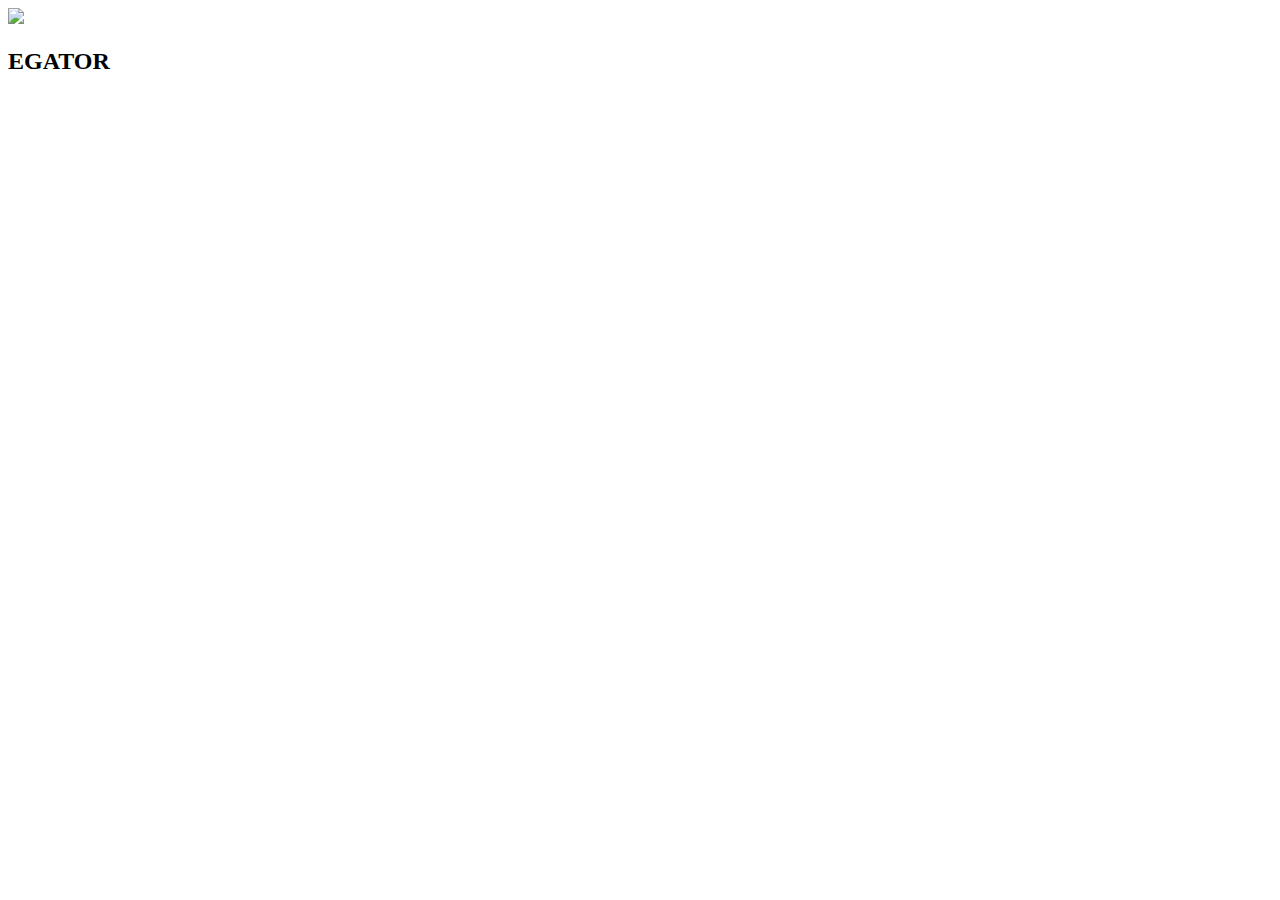
==== UX - Estudos/Dashboard Vendas - Estudos/index.html @ 73685ef7 "Att 220203" ====
<!DOCTYPE html>
<html lang="pt-br">
<head>
    <meta charset="UTF-8">
    <meta http-equiv="X-UA-Compatible" content="IE=edge">
    <meta name="viewport" content="width=device-width, initial-scale=1.0">
    <title>Dashboard de Vendas</title>
    <!--Material CDN-->
    <link rel="stylesheet" href="https://fonts.googleapis.com/icon?family=Material+Icons">
    <!--Styles CSS-->
    <link rel="stylessheet" href="./css/styles.css">
</head>
<body>
    <div class="container">
        <aside>
            <div class="top">
                <div class="logo">
                    <img src="./images/logo.png">
                    <h2>EGA<span class="danger">TOR</span></h2>
                </div>
            </div>
        </aside>
    </div>
</body>
</html>
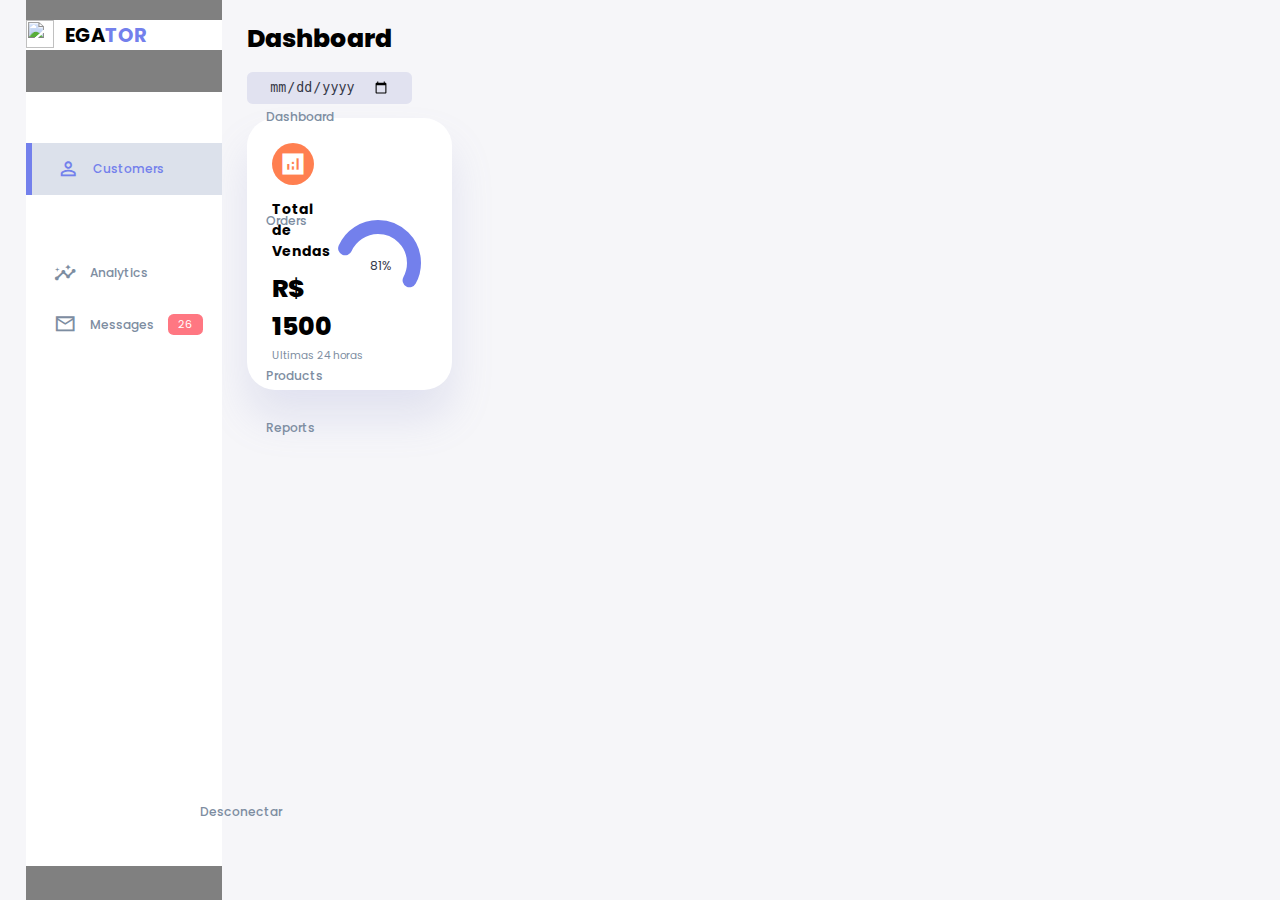
==== commit f90ab6ea: "Att 220208" ====
--- a/UX - Estudos/Dashboard Vendas - Estudos/index.html
+++ b/UX - Estudos/Dashboard Vendas - Estudos/index.html
@@ -6,9 +6,9 @@
     <meta name="viewport" content="width=device-width, initial-scale=1.0">
     <title>Dashboard de Vendas</title>
     <!--Material CDN-->
-    <link rel="stylesheet" href="https://fonts.googleapis.com/icon?family=Material+Icons">
+    <link rel="stylesheet" href="https://fonts.googleapis.com/icon?family=Material+Icons+Sharp">
     <!--Styles CSS-->
-    <link rel="stylessheet" href="./css/styles.css">
+    <link rel="stylesheet" href="./css/styles.css">
 </head>
 <body>
     <div class="container">
@@ -18,8 +18,76 @@
                     <img src="./images/logo.png">
                     <h2>EGA<span class="danger">TOR</span></h2>
                 </div>
+                <div class="close" id="close-btn">
+                     <span class="material-icons-sharp">close</span>
+                </div>
+            </div>
+            <div class="sidebar">
+                <a href="#">
+                    <span class="material-icons-sharp">grid_view</span>
+                    <h3>Dashboard</h3>
+                </a>
+                <a href="#" class="active">
+                    <span class="material-icons-sharp">person_outline</span>
+                    <h3>Customers</h3>
+                </a>
+                <a href="#">
+                    <span class="material-icons-sharp">grid_view</span>
+                    <h3>Orders</h3>
+                </a>
+                <a href="#">
+                    <span class="material-icons-sharp">insights</span>
+                    <h3>Analytics</h3>
+                </a>
+                <a href="#">
+                    <span class="material-icons-sharp">mail_outline</span>
+                    <h3>Messages</h3>
+                    <span class="massage-count">26</span>
+                </a>
+                <a href="#">
+                    <span class="material-icons-sharp">inventory</span>
+                    <h3>Products</h3>
+                </a>
+                <a href="#">
+                    <span class="material-icons-sharp">grid_view</span>
+                    <h3>Reports</h3>
+                </a>
+                <a href="#">
+                    <span class="material-icons-sharp">logout</span>
+                    <h3>Desconectar</h3>
+                </a>
             </div>
         </aside>
+        <!-- FIM DA BARRA LATERAL-->
+        <main>
+            <h1>Dashboard</h1>
+
+            <div class="date">
+                <input type="date">
+            </div>
+
+            <div class="insights">
+                <div class="sales">
+                    <span class="material-icons-sharp">analytics</span>
+                    <div class="middle">     
+                        <div class="left">
+                            <h3> Total de Vendas</h3>
+                            <h1> R$ 1500</h1>
+                        </div>  
+                        <div class="progress">
+                            <svg>
+                                <circle cx="38" cy="38" r="36"></circle>
+                            </svg>
+                            <div class="number">
+                                <p>81%</p>
+                            </div>
+                        </div>              
+                    </div>
+                    <small class="text-muted">Ultimas 24 horas</small>
+                </div>
+            </div>
+
+        </main>
     </div>
 </body>
 </html>--- a/UX - Estudos/Dashboard Vendas - Estudos/css/styles.css
+++ b/UX - Estudos/Dashboard Vendas - Estudos/css/styles.css
@@ -0,0 +1,315 @@
+@import url("https://fonts.googleapis.com/css2?family=Poppins:wght@300;400;500;600;700;800&display=swap");
+
+/* Variaveis Locais e Globais */
+
+:root{
+    --color-primary: #7380ec;
+    --color-danger: #ff7782;
+    --color-success: #41f1b6;
+    --color-warning: #ffbb55;
+    --color-white: #fff;
+    --color-info-dark: #7d8da1;
+    --color-info-light: #dce1eb;
+    --color-dark: #363949;
+    --color-light: rgba(132,139,200, 0.18);
+    --color-background: #f6f6f9;
+
+    --card-border-radius: 2rem;
+    --border-radius-1: 0.4rem;
+    --border-radius-2: 0.8rem;
+    --border-radius-3: 1.2rem;
+
+    --card-padding: 1.8rem;
+    --padding-1: 1.2rem;
+    --box-shadow: 0 2rem 3rem var(--color-light);
+}
+
+* {
+    margin: 0;
+    padding: 0;
+    outline: 0;
+    appearance: none;
+    border: 0;
+    text-decoration: none;
+    list-style: none;
+    box-sizing: border-box;
+}
+
+html {
+    font-size: 14px;
+}
+body {
+    width: 100vw;
+    height: 100vh;
+    font-family: poppins, sans-serif;
+    font-size: 0.88rem;
+    background: var(--color-background);
+    user-select: none;
+    overflow-x: hidden;
+}
+
+.container{
+    display: grid;
+    width: 96%;
+    margin: 0 auto;
+    gap: 1.8rem;
+    grid-template-columns: 14rem auto 23rem;
+}
+
+a {
+   color: var(--color-dark);
+}
+
+img { 
+    display: block;
+    width: 100%;
+}
+
+h1{
+    font-weight: 800;
+    font-size: 1.8rem;
+}
+
+h2{
+    font-size: 1.4rem;
+}
+
+h3{
+    font-size: 0.87rem;
+}
+
+h4{
+    font-size: 0.8rem;
+}
+
+h5{
+    font-size: 0.77rem;
+}
+
+small{
+    font-size: 0.75rem;
+}
+
+.profile-photo{
+    width: 2.8rem;
+    height: 2.8rem;
+    border-radius: 50%;
+    overflow: hidden;
+}
+
+.text-muted{
+    color: var(--color-info-dark);
+}
+
+p{
+    color: var(--color-dark);
+}
+
+b{
+    color: var(--color-dark);
+}
+
+.primary{
+    color: var(--color-primary);
+}
+
+.danger{
+    color: var(--color-primary);
+}
+
+.success{
+    color: var(--color-primary);
+}
+
+.warning{
+    color: var(--color-warning);
+}
+
+aside{
+  height: 100vh;
+  background: gray;
+}
+
+aside .top{
+    background: white;
+    display: flex;
+    align-items: center;
+    justify-content: space-between;
+    margin-top: 1.4rem;
+}
+
+aside .logo {
+    display: flex;
+    gap: 0.8rem;
+}
+
+aside .logo img{
+    width: 2rem;
+    height: 2rem;
+}
+
+aside .close{
+    display: none;
+}
+
+/* SIDEBAR - Barra lateral */
+aside .sidebar{
+    background: white;
+    display: flex;
+    flex-direction: column;
+    height: 86vh;
+    position: relative;
+    top: 3rem;
+}
+
+aside h3{
+    font-weight: 500;
+}
+
+aside .sidebar a{
+    display: flex;
+    color: var(--color-info-dark);
+    margin-left: 2rem;
+    gap: 1rem;
+    align-items: center;
+    position: relative;
+    height: 3.7rem;
+    transition: all 300ms ease;
+}
+
+aside .sidebar a span{
+    font-size: 1.6rem;
+}
+
+aside .sidebar a:last-child{
+    position: absolute;
+    bottom: 2rem;
+    width: 100%;
+}
+
+aside .sidebar a.active{
+    background: var(--color-info-light);
+    color: var(--color-primary);
+    margin-left: 0;
+}
+
+aside .sidebar a.active:before{
+    content: "";
+    width: 6px;
+    height: 100%;
+    background: var(--color-primary);
+}
+
+aside .sidebar a.active span{
+    color: var(--color-primary);
+    margin-left: calc(1rem - 3px);
+}
+
+aside .sidebar a:hover{
+    color: var(--color-primary);
+}
+
+aside .sidebar a:hover span{
+    margin-left: 1rem;
+    transition: all 300ms ease;
+}
+
+aside .sidebar .massage-count{
+    background: var(--color-danger);
+    color: var(--color-white);
+    padding: 2px 10px;
+    font-size: 11px;
+    border-radius: var(--border-radius-1);
+}
+
+/* ======================= MAIN ======================*/
+main {
+    margin-top: 1.4rem;
+}
+
+main .date{
+    display: inline-block;
+    background: var(--color-light);
+    border-radius: var(--border-radius-1);
+    margin-top: 1rem;
+    padding: 0.5rem 1.6rem;
+}
+
+main .date input[type="date"]{
+    background: transparent;
+    color: var(--color-dark);
+}
+
+main .insights{
+    display: grid;
+    grid-template-columns: repeat(3, 1fr);
+    gap: 1.6rem;
+}
+
+main .insights > div {
+    background: var(--color-white);
+    padding: var(--card-padding);
+    border-radius: var(--card-border-radius);
+    margin-top: 1rem;
+    box-shadow: var(--box-shadow);
+    transition: all 300ms ease;
+}
+main .insights > div:hover{
+    box-shadow: none;
+}
+
+main .insights > div span{
+    background: coral;
+    padding: 0.5rem;
+    border-radius: 50%;
+    color: var(--color-white);
+    font-size: 2rem;
+}
+
+main .insights > div.expenses span{
+    background: var(--color-danger);
+}
+
+main .insights > div .middle{
+    display: flex;
+    align-items: center;
+    justify-content: space-between;
+}
+
+main .insights h3{
+    margin: 1rem 0 0.6rem;
+    font-size: 1rem;
+}
+
+main .insights .progress{
+    position: relative;
+    width: 92px;
+    height: 92px;
+    border-radius: 50%;
+}
+
+main .insights svg{
+    width: 7rem;
+    height: 7rem;
+}
+
+main .insights svg circle{
+    fill: none;
+    stroke: var(--color-primary);
+    stroke-width: 14;
+    stroke-linecap: round;
+    transform: translate(5px , 5px);
+    stroke-dasharray: 110;
+    stroke-dashoffset: 92;
+}
+
+main .insights .progress .number{
+    position: absolute;
+    top: 0;
+    left: 0;
+    height: 100%;
+    width: 100%;
+    display: flex;
+    align-items: center;
+    justify-content: center;
+}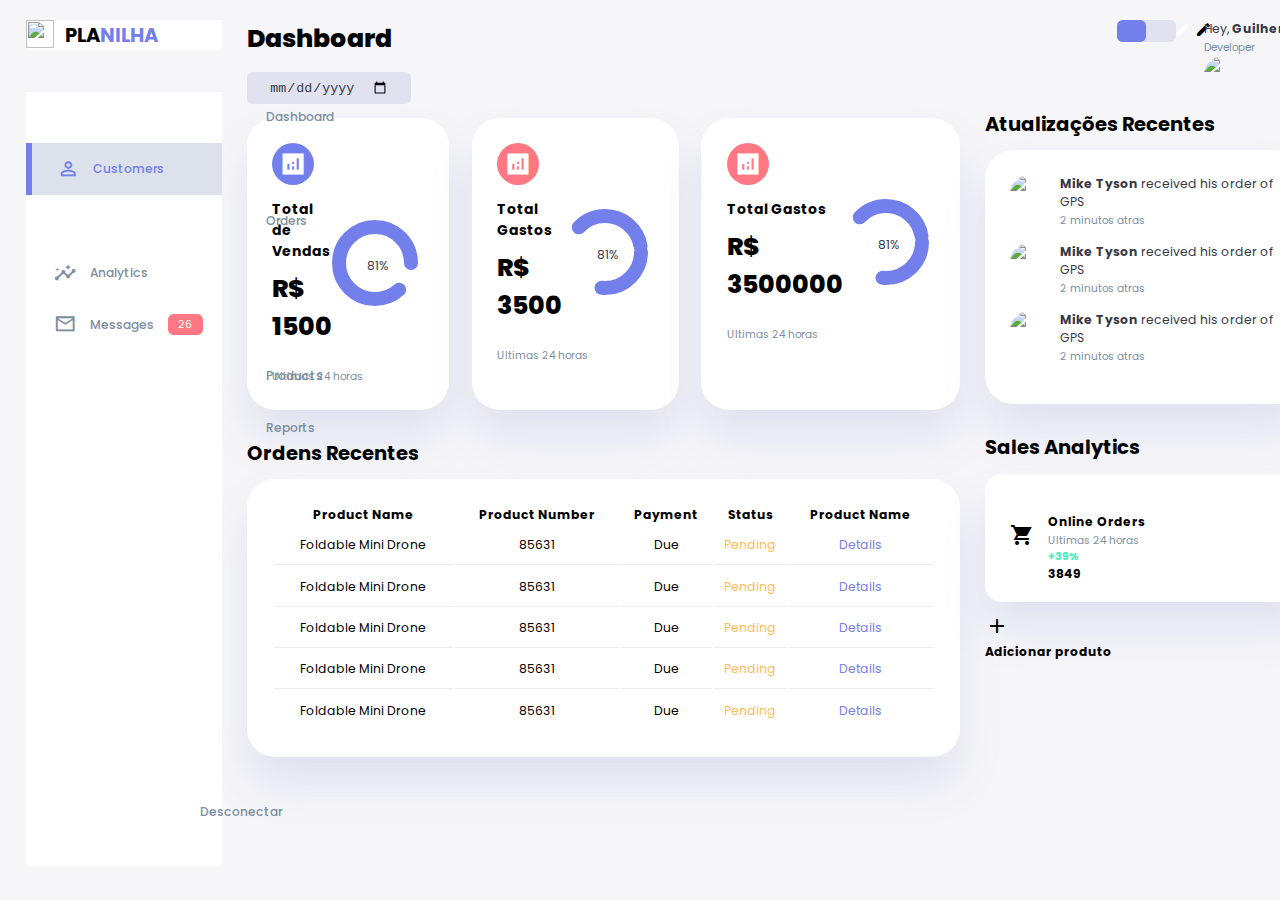
==== commit f6172cfe: "Att DB 220216" ====
--- a/UX - Estudos/Dashboard Vendas - Estudos/index.html
+++ b/UX - Estudos/Dashboard Vendas - Estudos/index.html
@@ -16,7 +16,7 @@
             <div class="top">
                 <div class="logo">
                     <img src="./images/logo.png">
-                    <h2>EGA<span class="danger">TOR</span></h2>
+                    <h2>PLA<span class="danger">NILHA</span></h2>
                 </div>
                 <div class="close" id="close-btn">
                      <span class="material-icons-sharp">close</span>
@@ -85,9 +85,173 @@
                     </div>
                     <small class="text-muted">Ultimas 24 horas</small>
                 </div>
-            </div>
-
+                <div class="expenses">
+                    <span class="material-icons-sharp">analytics</span>
+                    <div class="middle">     
+                        <div class="left">
+                            <h3> Total Gastos</h3>
+                            <h1> R$ 3500</h1>
+                        </div>  
+                        <div class="progress">
+                            <svg>
+                                <circle cx="38" cy="38" r="36"></circle>
+                            </svg>
+                            <div class="number">
+                                <p>81%</p>
+                            </div>
+                        </div>              
+                    </div>
+                    <small class="text-muted">Ultimas 24 horas</small>
+                </div>
+                <div class="expenses">
+                    <span class="material-icons-sharp">analytics</span>
+                    <div class="middle">     
+                        <div class="left">
+                            <h3> Total Gastos</h3>
+                            <h1> R$ 3500000</h1>
+                        </div>  
+                        <div class="progress">
+                            <svg>
+                                <circle cx="38" cy="38" r="36"></circle>
+                            </svg>
+                            <div class="number">
+                                <p>81%</p>
+                            </div>
+                        </div>              
+                    </div>
+                    <small class="text-muted">Ultimas 24 horas</small>
+                </div>
+            </div>
+            <!-- FIM DOS INSIGHTS-->
+            <div class="recent-orders">
+                <h2>Ordens Recentes</h2>
+                <table>
+                    <thead>
+                        <tr>
+                            <th>Product Name</th>
+                            <th>Product Number</th>
+                            <th>Payment</th>
+                            <th>Status</th>
+                            <th>Product Name</th>
+                        </tr>
+                    </thead>
+                    <tbody>
+                        <tr>
+                            <td>Foldable Mini Drone</td>
+                            <td>85631</td>
+                            <td>Due</td>
+                            <td class="warning">Pending</td>
+                            <td class="primary">Details</td>
+                        </tr>
+                        <tr>
+                            <td>Foldable Mini Drone</td>
+                            <td>85631</td>
+                            <td>Due</td>
+                            <td class="warning">Pending</td>
+                            <td class="primary">Details</td>
+                        </tr>
+                        <tr>
+                            <td>Foldable Mini Drone</td>
+                            <td>85631</td>
+                            <td>Due</td>
+                            <td class="warning">Pending</td>
+                            <td class="primary">Details</td>
+                        </tr>
+                        <tr>
+                            <td>Foldable Mini Drone</td>
+                            <td>85631</td>
+                            <td>Due</td>
+                            <td class="warning">Pending</td>
+                            <td class="primary">Details</td>
+                        </tr>
+                        <tr>
+                            <td>Foldable Mini Drone</td>
+                            <td>85631</td>
+                            <td>Due</td>
+                            <td class="warning">Pending</td>
+                            <td class="primary">Details</td>
+                        </tr>
+                    </tbody>
+                </table>
+            </div>
         </main>
+        <!----------------FIM DO MAIN---------------------->
+        <div class="right">            
+            <div class="top">
+                <button id="menu-btn"> 
+                    <span class="material-icons-sharp">menu</span>
+                </button>
+                <div class="theme-toggler">
+                    <span class="material-icons-sharp active">light_mode</span>
+                    <span class="material-icons-sharp">dark_mode</span>
+                </div>
+                <div class="profile">
+                    <div class="info">
+                        <p> Hey, <b>Guilherme</b></p>
+                        <small class="text-muted">Developer</small>
+                    </div>
+                    <div class="profile-photo">
+                        <img src="https://picsum.photos/200/300">
+                    </div>
+                </div>
+            </div>
+            <!-- FIM DO TOP -->
+            <div class="recent-updates">
+                 <h2> Atualizações Recentes</h2>
+                 <div class="updates">
+                     <div class="update">
+                         <div class="profile-photo">
+                             <img src="https://picsum.photos/200/300">
+                         </div>
+                         <div class="message">
+                             <p><b>Mike Tyson</b> received his order of GPS</p>
+                             <small class="text-muted">2 minutos atras</small>
+                         </div>
+                     </div>
+                     <div class="update">
+                        <div class="profile-photo">
+                            <img src="https://picsum.photos/200/300">
+                        </div>
+                        <div class="message">
+                            <p><b>Mike Tyson</b> received his order of GPS</p>
+                            <small class="text-muted">2 minutos atras</small>
+                        </div>
+                    </div>
+                    <div class="update">
+                        <div class="profile-photo">
+                            <img src="https://picsum.photos/200/300">
+                        </div>
+                        <div class="message">
+                            <p><b>Mike Tyson</b> received his order of GPS</p>
+                            <small class="text-muted">2 minutos atras</small>
+                        </div>
+                    </div>
+                 </div>
+            </div>
+            <!------------------- FIM das Atualizacao Recentes -->
+            <div class="sales-analytics">
+                <h2>Sales Analytics</h2>
+                <div class="item online">
+                    <div class="icon">
+                        <span class="material-icons-sharp">shopping_cart</span>
+                    </div>
+                    <div class="right">
+                        <div class="info">
+                            <h3>Online Orders</h3>
+                            <small class="text-muted">Ultimas 24 horas</small>
+                        </div>
+                        <h5 class="success">+39%</h5>
+                        <h3>3849</h3>
+                    </div>
+                </div>
+            </div>
+            <div class="item add-product">
+                <div>
+                    <span class="material-icons-sharp">add</span>
+                    <h3>Adicionar produto</h3>
+                </div>
+            </div>
+        </div>
     </div>
 </body>
 </html>--- a/UX - Estudos/Dashboard Vendas - Estudos/css/styles.css
+++ b/UX - Estudos/Dashboard Vendas - Estudos/css/styles.css
@@ -118,7 +118,7 @@
 }
 
 .success{
-    color: var(--color-primary);
+    color: var(--color-success);
 }
 
 .warning{
@@ -127,7 +127,7 @@
 
 aside{
   height: 100vh;
-  background: gray;
+  background: var(--color-background);
 }
 
 aside .top{
@@ -259,7 +259,7 @@
 }
 
 main .insights > div span{
-    background: coral;
+    background: var(--color-primary);
     padding: 0.5rem;
     border-radius: 50%;
     color: var(--color-white);
@@ -303,6 +303,21 @@
     stroke-dashoffset: 92;
 }
 
+main .insights .sales svg circle{
+    stroke-dashoffset: -30;
+    stroke-dasharray: 200;
+}
+
+main .insights .expenses svg circle{
+    stroke-dashoffset: 20;
+    stroke-dasharray: 80;
+}
+
+main .insights .income svg circle{
+    stroke-dashoffset: 35;
+    stroke-dasharray: 110;
+}
+
 main .insights .progress .number{
     position: absolute;
     top: 0;
@@ -312,4 +327,143 @@
     display: flex;
     align-items: center;
     justify-content: center;
+}
+
+main .insights small {
+    margin-top: 1.6rem;
+    display: block;
+}
+
+/* ================= RECENT ORDERS ==================*/
+main .recent-orders{
+    margin-top: 2rem;
+}
+
+main .recent-orders h2{
+    margin-bottom: 0.8rem;
+}
+
+main .recent-orders table{
+    background: var(--color-white);
+    width: 100%;
+    border-radius: var(--card-border-radius);
+    padding: var(--card-padding);
+    text-align: center;
+    box-shadow: var(--box-shadow);
+    transition: all 300ms ease;
+}
+
+main .recent-orders table:hover{
+    box-shadow: none;
+}
+
+main table tbody td{
+    height: 2.8rem;
+    border-bottom: 1px solid var(--color-light);
+}
+
+main table tbody tr:last-child td{
+    border: none;
+}
+
+main .recent-orders a{
+    text-align: center;
+    display: block;
+}
+
+/* ==================== RIGHT ================== */
+.right{
+    margin-top: 1.4rem;
+}
+
+.right .top{
+    display: flex;
+    justify-content: end;
+    gap: 2rem;
+    background: var(--color-background);
+}
+
+.right .top button{
+   display: none;
+}
+
+.right .theme-toggler{
+    background: var(--color-light);
+    display: flex;
+    justify-content: space-between;
+    align-items: center;
+    height: 1.6rem;
+    width: 4.2rem;
+    cursor: pointer;
+    border-radius: var(--border-radius-1);
+}
+
+.right .theme-toggler span{
+    font-size: 1.2rem;
+    width: 50%;
+    height: 100%;
+    display: flex;
+    align-items: center;
+    justify-content: center;
+}
+
+.right .theme-toggler span.active{
+    background: var(--color-primary);
+    color: white;
+    border-radius: var(--border-radius-1);
+}
+
+.right .top profile{
+    display: flex;
+    gap: 2rem;
+    text-align: right;
+}
+
+/*================= Atualizacoes Recentes ================= */
+.right .recent-updates{
+    margin-top: 1rem;
+}
+
+.right .recent-updates h2{
+    margin-bottom: 0.8rem;
+}
+
+.right .recent-updates .updates{
+  background: var(--color-white);
+  padding: var(--card-padding);
+  border-radius: var(--card-border-radius);
+  box-shadow: var(--box-shadow);
+  transition: all 300ms ease;
+}
+
+.right .recent-updates .updates:hover{
+    box-shadow: none;
+}
+
+.right .recent-updates .updates .update{
+    display: grid;
+    grid-template-columns: 2.6rem auto;
+    gap: 1rem;
+    margin-bottom: 1rem;
+}
+
+/* =============== SALES ANALYTICS ================== */
+.right .sales-analytics{
+    margin-top: 2rem;
+}
+
+.right .sales-analytics h2{
+    margin-bottom: 0.8rem;
+}
+
+.right .sales-analytics .item{
+    background: var(--color-white);
+    display: flex;
+    align-items: center;
+    gap: 1rem;
+    margin-bottom: 0.8rem;
+    padding: 1.4rem var(--card-padding);
+    border-radius: var(--border-radius-3);
+    box-shadow: var(--box-shadow);
+    transition: all 300ms ease;
 }